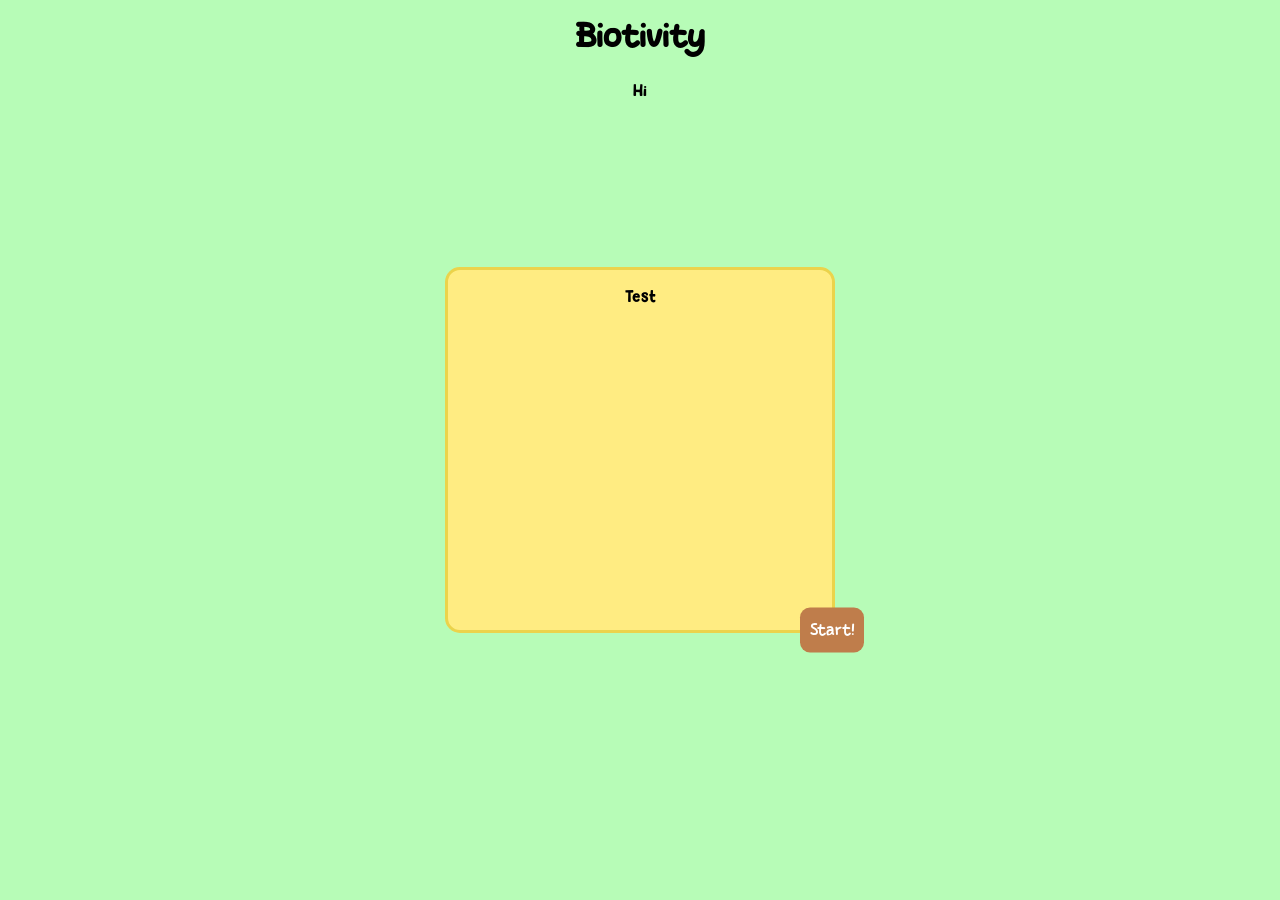
==== index.html @ 893ad419 "added files" ====
<!DOCTYPE html>
<html lang="en">
<head>
    <meta charset="UTF-8">
    <meta name="viewport" content="width=device-width, initial-scale=1.0">
    <link rel="stylesheet" href="./styles/styles.css">
    <link rel="icon" type="image/x-icon" href="./media/leafFavicon.png">
    <title>Biotivity</title>
</head>
<body>
    <h1>Biotivity</h1>

    <p>Hi</p>

    <div class="mainBox">
        <p>Test</p>

    </div>
    <div>
        <a href="pages/main.html" class="start">Start!</a>
    </div>
</body>
</html>
---- styles/styles.css ----
/* font declarations */
@font-face {
    font-family: 'Next Sunday'; /* font name */
    src: url('fonts/next_sunday/Next\ Sunday.otf') format('opentype'),
         url('fonts/next_sunday/Next\ Sunday.ttf') format('truetype');
    font-weight: normal;
    font-style: normal;
    font-display: swap;
}
@font-face {
    font-family: 'Hey Comic'; /* font name */
    src: url('fonts/hey_comic/Hey\ Comic.otf') format('opentype'),
         url('fonts/hey_comic/Hey\ Comic.ttf') format('truetype');
    font-weight: normal;
    font-style: normal;
    font-display: swap;
}

body {
    background-color: #b7fcb7;
}

h1 {
    text-align: center;
    font-family: Next Sunday;
}

p {
    text-align: center;
    font-family: Hey Comic;
}

/* main content box */
.mainBox {
    background-color: #ffec82;
    border: 3px solid #ebd34b;
    border-radius: 15px;

    width: 30%;
    height: 40%;

    position: absolute;
    top: 50%;
    left: 50%;
    transform: translate(-50%, -50%);
}

/* start button */
.start {
    background-color: #bf7d4b;
    color: white;
    text-decoration: none;
    cursor: pointer;
    border: none;
    border-radius: 10px;
    font-family: Next Sunday;
    text-align: center;

    width: 5%;
    height: 5%;
    
    position: absolute;
    top: 70%;
    left: 65%;
    transform: translate(-50%, -50%);

    display: flex;
    justify-content: center;
    align-items: center;
}

.start:hover {
    color: green;
}
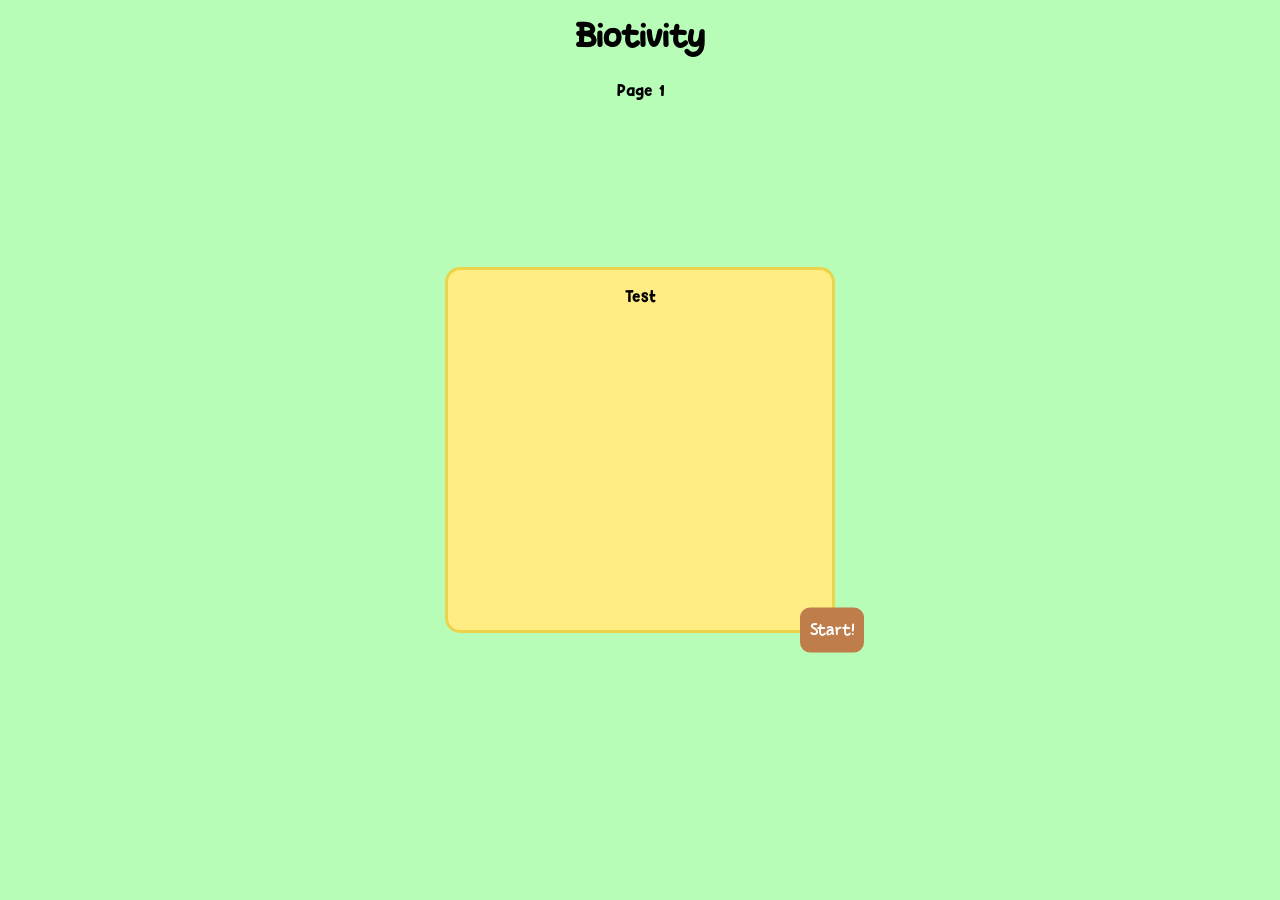
==== commit fc2eb331: "fixed page styling" ====
--- a/index.html
+++ b/index.html
@@ -10,7 +10,7 @@
 <body>
     <h1>Biotivity</h1>
 
-    <p>Hi</p>
+    <p>Page 1</p>
 
     <div class="mainBox">
         <p>Test</p>
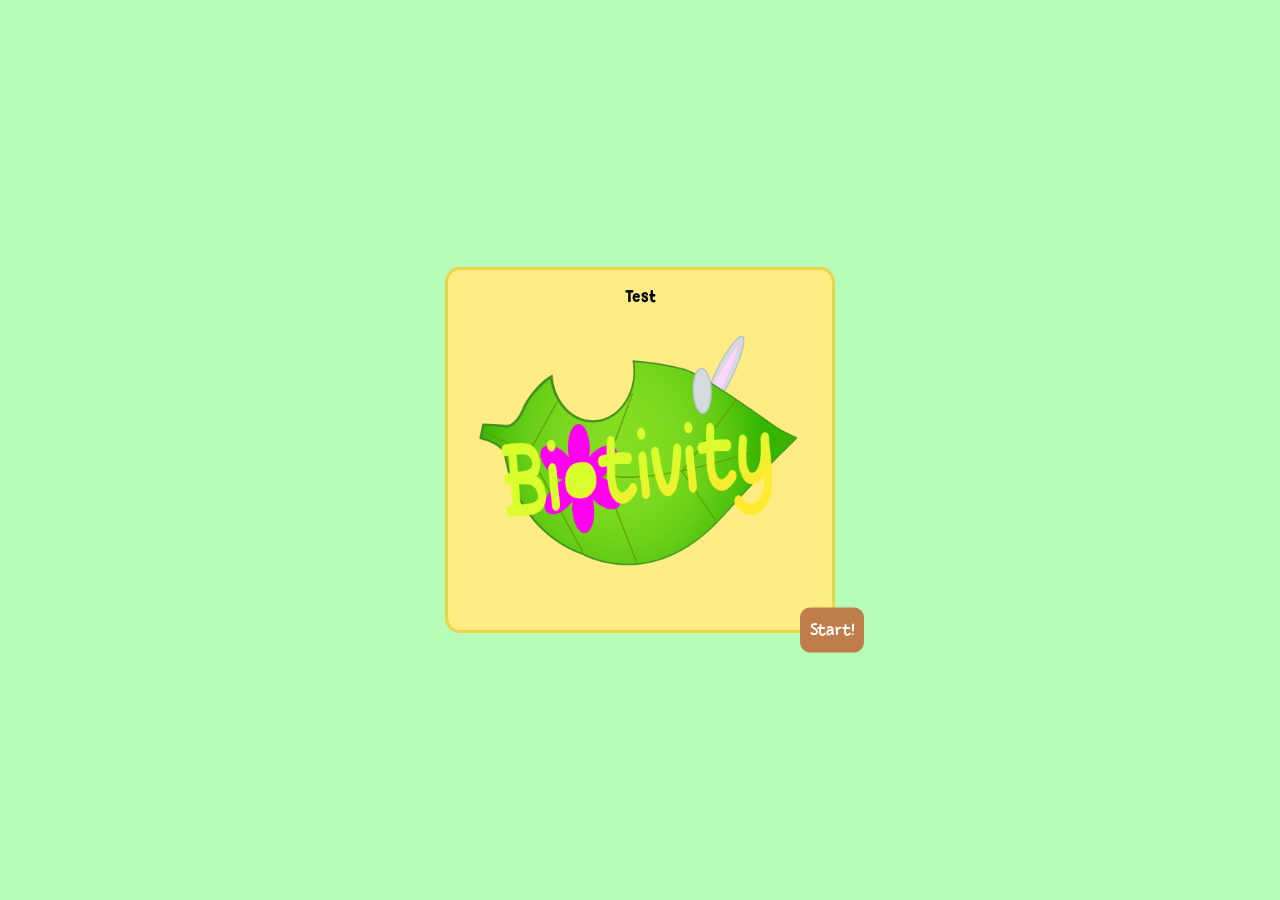
==== commit 16819be7: "Added logo" ====
--- a/index.html
+++ b/index.html
@@ -8,12 +8,13 @@
     <title>Biotivity</title>
 </head>
 <body>
-    <h1>Biotivity</h1>
+    <!-- <h1>Biotivity</h1> -->
 
-    <p>Page 1</p>
+    <!-- <p>Page 1</p> -->
 
     <div class="mainBox">
         <p>Test</p>
+        <img class="logo" src="/media/biotivityLogo.png">
 
     </div>
     <div>
--- a/styles/styles.css
+++ b/styles/styles.css
@@ -18,6 +18,15 @@
 
 body {
     background-color: #b7fcb7;
+}
+
+.logo {
+    width: 95%;
+
+    position: absolute;
+    top: 50%;
+    left: 50%;
+    transform: translate(-50%, -50%);
 }
 
 h1 {
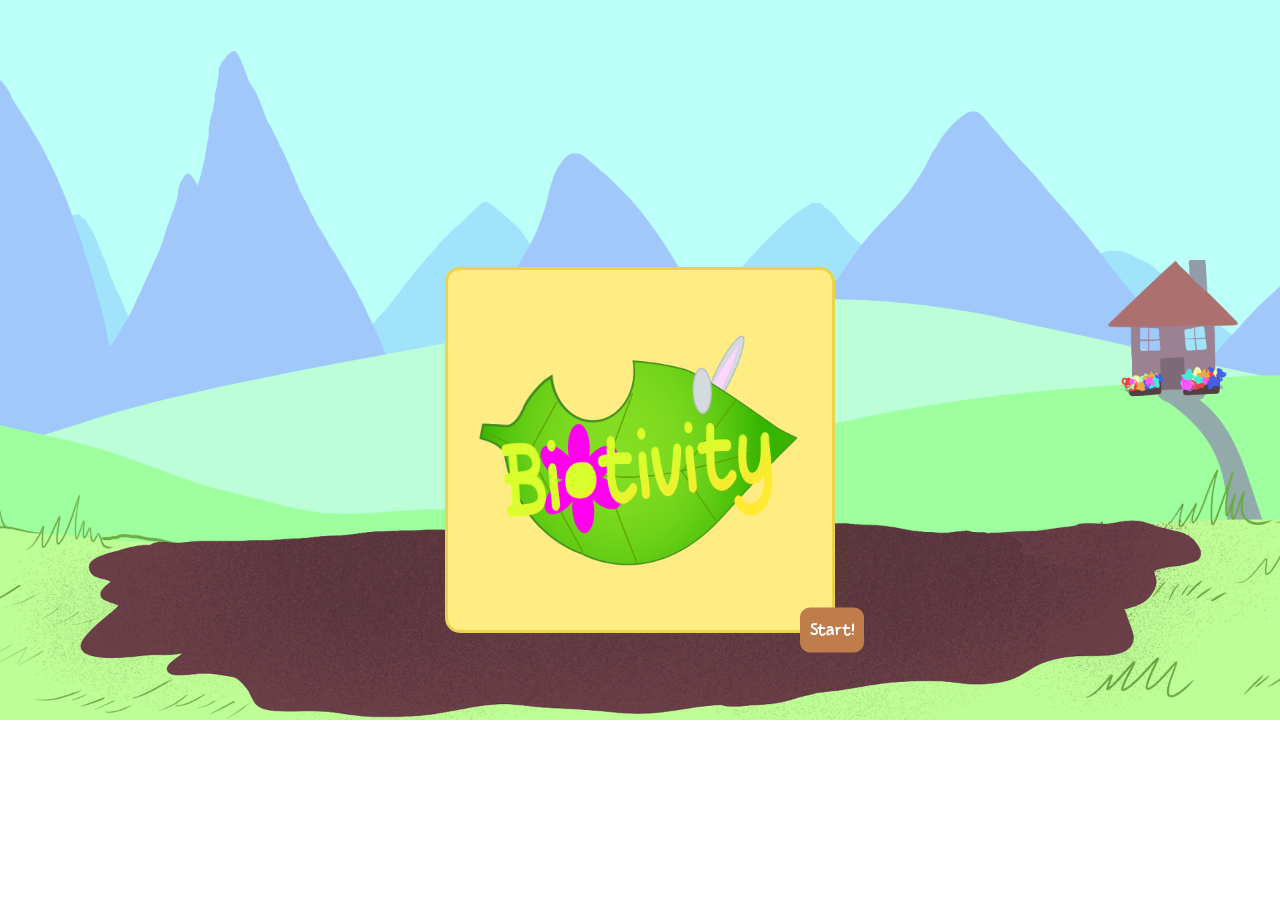
==== commit 31520fdb: "Add files via upload" ====
--- a/index.html
+++ b/index.html
@@ -1,24 +1,27 @@
-<!DOCTYPE html>
-<html lang="en">
-<head>
-    <meta charset="UTF-8">
-    <meta name="viewport" content="width=device-width, initial-scale=1.0">
-    <link rel="stylesheet" href="./styles/styles.css">
-    <link rel="icon" type="image/x-icon" href="./media/leafFavicon.png">
-    <title>Biotivity</title>
-</head>
-<body>
-    <!-- <h1>Biotivity</h1> -->
-
-    <!-- <p>Page 1</p> -->
-
-    <div class="mainBox">
-        <p>Test</p>
-        <img class="logo" src="/media/biotivityLogo.png">
-
-    </div>
-    <div>
-        <a href="pages/main.html" class="start">Start!</a>
-    </div>
-</body>
+<!DOCTYPE html>
+<html lang="en">
+<head>
+    <meta charset="UTF-8">
+    <meta name="viewport" content="width=device-width, initial-scale=1.0">
+    <link rel="stylesheet" href="./styles/styles.css">
+    <link rel="icon" type="image/x-icon" href="./media/leafFavicon.png">
+    <link rel="icon" type="image" href="./media/biotivity_game_background.png">
+    <title>Biotivity</title>
+</head>
+<body>
+
+    <!-- <h1>Biotivity</h1> -->
+
+    <!-- <p>Page 1</p> -->
+
+    <div class="mainBox">
+        <!-- <p>Test</p> -->
+        <img class="logo" src="./media/biotivityLogo.png">
+
+    </div>
+    <div>
+        <a href="pages/main.html" class="start">Start!</a>
+    </div>
+</body>
+
 </html>
--- a/styles/styles.css
+++ b/styles/styles.css
@@ -1,83 +1,164 @@
-/* font declarations */
-@font-face {
-    font-family: 'Next Sunday'; /* font name */
-    src: url('fonts/next_sunday/Next\ Sunday.otf') format('opentype'),
-         url('fonts/next_sunday/Next\ Sunday.ttf') format('truetype');
-    font-weight: normal;
-    font-style: normal;
-    font-display: swap;
-}
-@font-face {
-    font-family: 'Hey Comic'; /* font name */
-    src: url('fonts/hey_comic/Hey\ Comic.otf') format('opentype'),
-         url('fonts/hey_comic/Hey\ Comic.ttf') format('truetype');
-    font-weight: normal;
-    font-style: normal;
-    font-display: swap;
-}
-
-body {
-    background-color: #b7fcb7;
-}
-
-.logo {
-    width: 95%;
-
-    position: absolute;
-    top: 50%;
-    left: 50%;
-    transform: translate(-50%, -50%);
-}
-
-h1 {
-    text-align: center;
-    font-family: Next Sunday;
-}
-
-p {
-    text-align: center;
-    font-family: Hey Comic;
-}
-
-/* main content box */
-.mainBox {
-    background-color: #ffec82;
-    border: 3px solid #ebd34b;
-    border-radius: 15px;
-
-    width: 30%;
-    height: 40%;
-
-    position: absolute;
-    top: 50%;
-    left: 50%;
-    transform: translate(-50%, -50%);
-}
-
-/* start button */
-.start {
-    background-color: #bf7d4b;
-    color: white;
-    text-decoration: none;
-    cursor: pointer;
-    border: none;
-    border-radius: 10px;
-    font-family: Next Sunday;
-    text-align: center;
-
-    width: 5%;
-    height: 5%;
-    
-    position: absolute;
-    top: 70%;
-    left: 65%;
-    transform: translate(-50%, -50%);
-
-    display: flex;
-    justify-content: center;
-    align-items: center;
-}
-
-.start:hover {
-    color: green;
+/* font declarations */
+@font-face {
+    font-family: 'Next Sunday'; /* font name */
+    src: url('fonts/next_sunday/Next\ Sunday.otf') format('opentype'),
+         url('fonts/next_sunday/Next\ Sunday.ttf') format('truetype');
+    font-weight: normal;
+    font-style: normal;
+    font-display: swap;
+}
+@font-face {
+    font-family: 'Hey Comic'; /* font name */
+    src: url('fonts/hey_comic/Hey\ Comic.otf') format('opentype'),
+         url('fonts/hey_comic/Hey\ Comic.ttf') format('truetype');
+    font-weight: normal;
+    font-style: normal;
+    font-display: swap;
+}
+
+body {
+    background-image: url("../media/biotivity_game_background.png");
+    background-size: cover;
+    background-repeat: no-repeat;
+}
+
+.logo {
+    width: 95%;
+    position: absolute;
+    top: 50%;
+    left: 50%;
+    transform: translate(-50%, -50%);
+}
+
+h1 {
+    text-align: center;
+    font-family: Next Sunday;
+}
+
+p {
+    text-align: center;
+    font-family: Hey Comic;
+}
+
+/* main content box */
+.mainBox {
+    background-color: #ffec82;
+    border: 3px solid #ebd34b;
+    border-radius: 15px;
+
+    width: 30%;
+    height: 40%;
+
+    position: absolute;
+    top: 50%;
+    left: 50%;
+    transform: translate(-50%, -50%);
+}
+
+/* start button */
+.start {
+    background-color: #bf7d4b;
+    color: white;
+    text-decoration: none;
+    cursor: pointer;
+    border: none;
+    border-radius: 10px;
+    font-family: Next Sunday;
+    text-align: center;
+
+    width: 5%;
+    height: 5%;
+    
+    position: absolute;
+    top: 70%;
+    left: 65%;
+    transform: translate(-50%, -50%);
+
+    display: flex;
+    justify-content: center;
+    align-items: center;
+}
+
+.start:hover {
+    color: green;
+}
+
+/* navigation bar */
+.navbar {
+    width: 100%;
+    height: 80px;
+    background-color: #ffec82;
+    border-bottom: 3px solid #ebd34b;
+
+    position: fixed;
+    top: 0;
+    left: 0;
+
+    display: flex;
+    justify-content: space-between;
+    align-items: center;
+
+    padding: 0 30px;
+    box-sizing: border-box;
+    z-index: 1000;
+}
+
+.nav-left {
+    display: flex;
+    align-items: center;
+    gap: 12px;
+}
+
+.nav-logo {
+    width: 45px;
+    height: 45px;
+}
+
+.nav-title {
+    font-family: 'Next Sunday';
+    font-size: 28px;
+    color: #bf7d4b;
+}
+
+.nav-links {
+    list-style: none;
+    display: flex;
+    gap: 25px;
+    margin: 0;
+    padding: 0;
+}
+
+.nav-links li a {
+    text-decoration: none;
+    font-family: 'Hey Comic';
+    font-size: 20px;
+    color: #bf7d4b;
+    transition: color 0.2s ease;
+}
+
+.nav-links li a:hover {
+    color: green;
+}
+
+.page-content {
+    padding-top: 120px;
+    text-align: center;
+}
+
+.taskPage {
+    padding-left: 80px;
+    display: flex;
+    flex-direction: column;
+}
+
+.task1 {
+    display: flex;
+    padding-top: 40px;
+}
+
+.buttonImg {
+    /* padding-top: 40px; */
+    padding-left: 350px;
+    width: 50px;
+    height: 50px;
 }
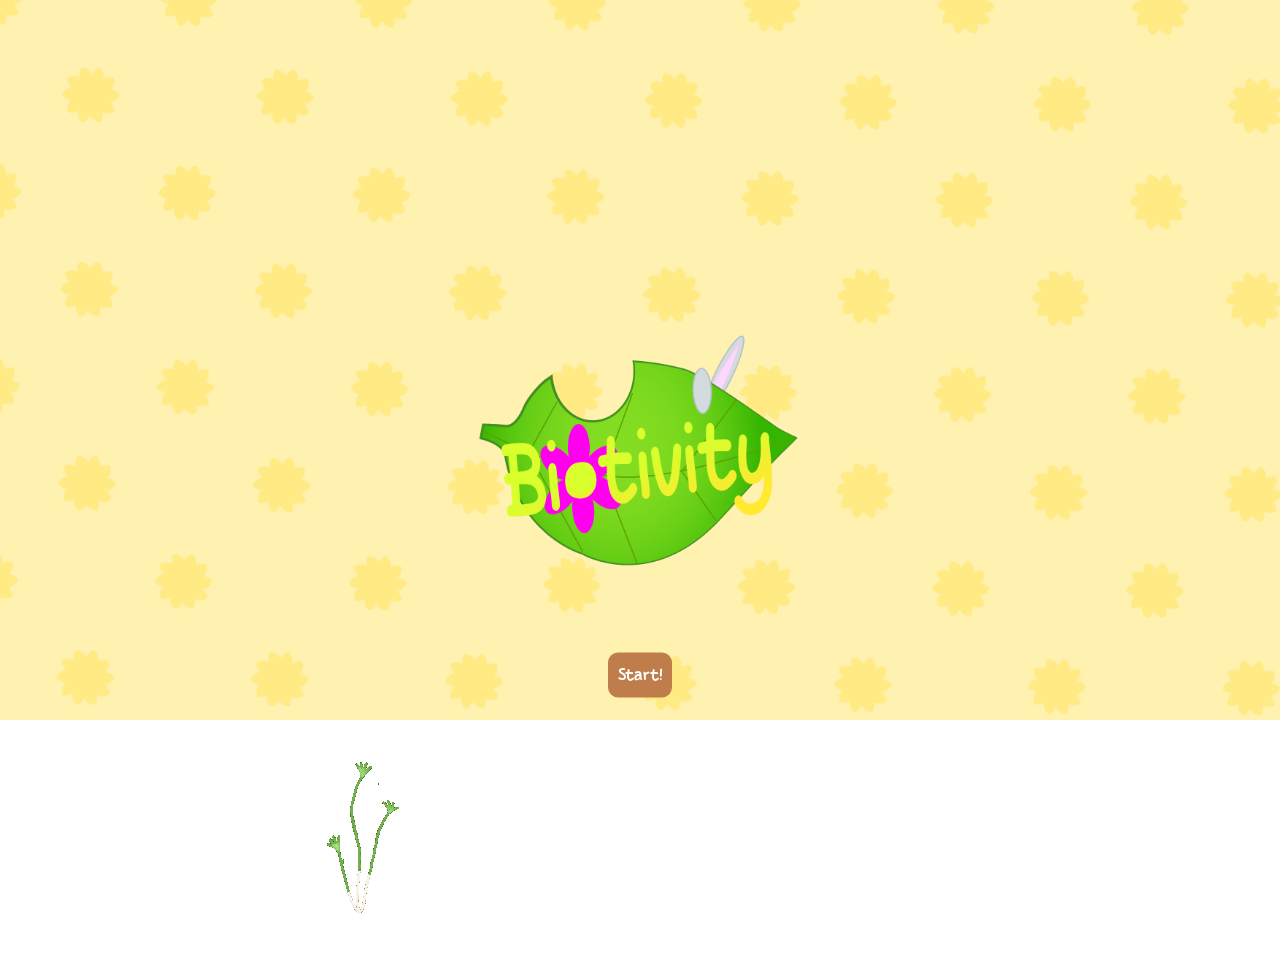
==== commit 7ade9b36: "Update Index Page Do not merge yet pls" ====
--- a/index.html
+++ b/index.html
@@ -5,7 +5,7 @@
     <meta name="viewport" content="width=device-width, initial-scale=1.0">
     <link rel="stylesheet" href="./styles/styles.css">
     <link rel="icon" type="image/x-icon" href="./media/leafFavicon.png">
-    <link rel="icon" type="image" href="./media/biotivity_game_background.png">
+    <link rel="icon" type="image" href="./media/LoadingB.png">
     <title>Biotivity</title>
 </head>
 <body>
@@ -14,7 +14,7 @@
 
     <!-- <p>Page 1</p> -->
 
-    <div class="mainBox">
+    <div class="indexLogo">
         <!-- <p>Test</p> -->
         <img class="logo" src="./media/biotivityLogo.png">
 
@@ -22,6 +22,10 @@
     <div>
         <a href="pages/main.html" class="start">Start!</a>
     </div>
+
+    <div class="indexPlants">
+        <img class="plantAnims" src="./media/PlantAnim1.gif" />
+    </div>
 </body>
 
 </html>
--- a/styles/styles.css
+++ b/styles/styles.css
@@ -17,7 +17,7 @@
 }
 
 body {
-    background-image: url("../media/biotivity_game_background.png");
+    background-image: url("../media/LoadingBG.png");
     background-size: cover;
     background-repeat: no-repeat;
 }
@@ -54,6 +54,27 @@
     left: 50%;
     transform: translate(-50%, -50%);
 }
+/*Index Logo*/
+.indexLogo {
+    background-color: none;
+    width: 30%;
+    height: 40%;
+    position: absolute;
+    top: 50%;
+    left: 50%;
+    transform: translate(-50%, -50%);
+}
+
+/*Index Plants Gifs*/
+.indexPlants{
+    background-color: none;
+    width: 60%;
+    height: 30%;
+    position: absolute;
+    top: 90%;
+    left: 50%;
+    transform: translate(-50%, -50%);
+}
 
 /* start button */
 .start {
@@ -70,8 +91,8 @@
     height: 5%;
     
     position: absolute;
-    top: 70%;
-    left: 65%;
+    top: 75%;
+    left: 50%;
     transform: translate(-50%, -50%);
 
     display: flex;
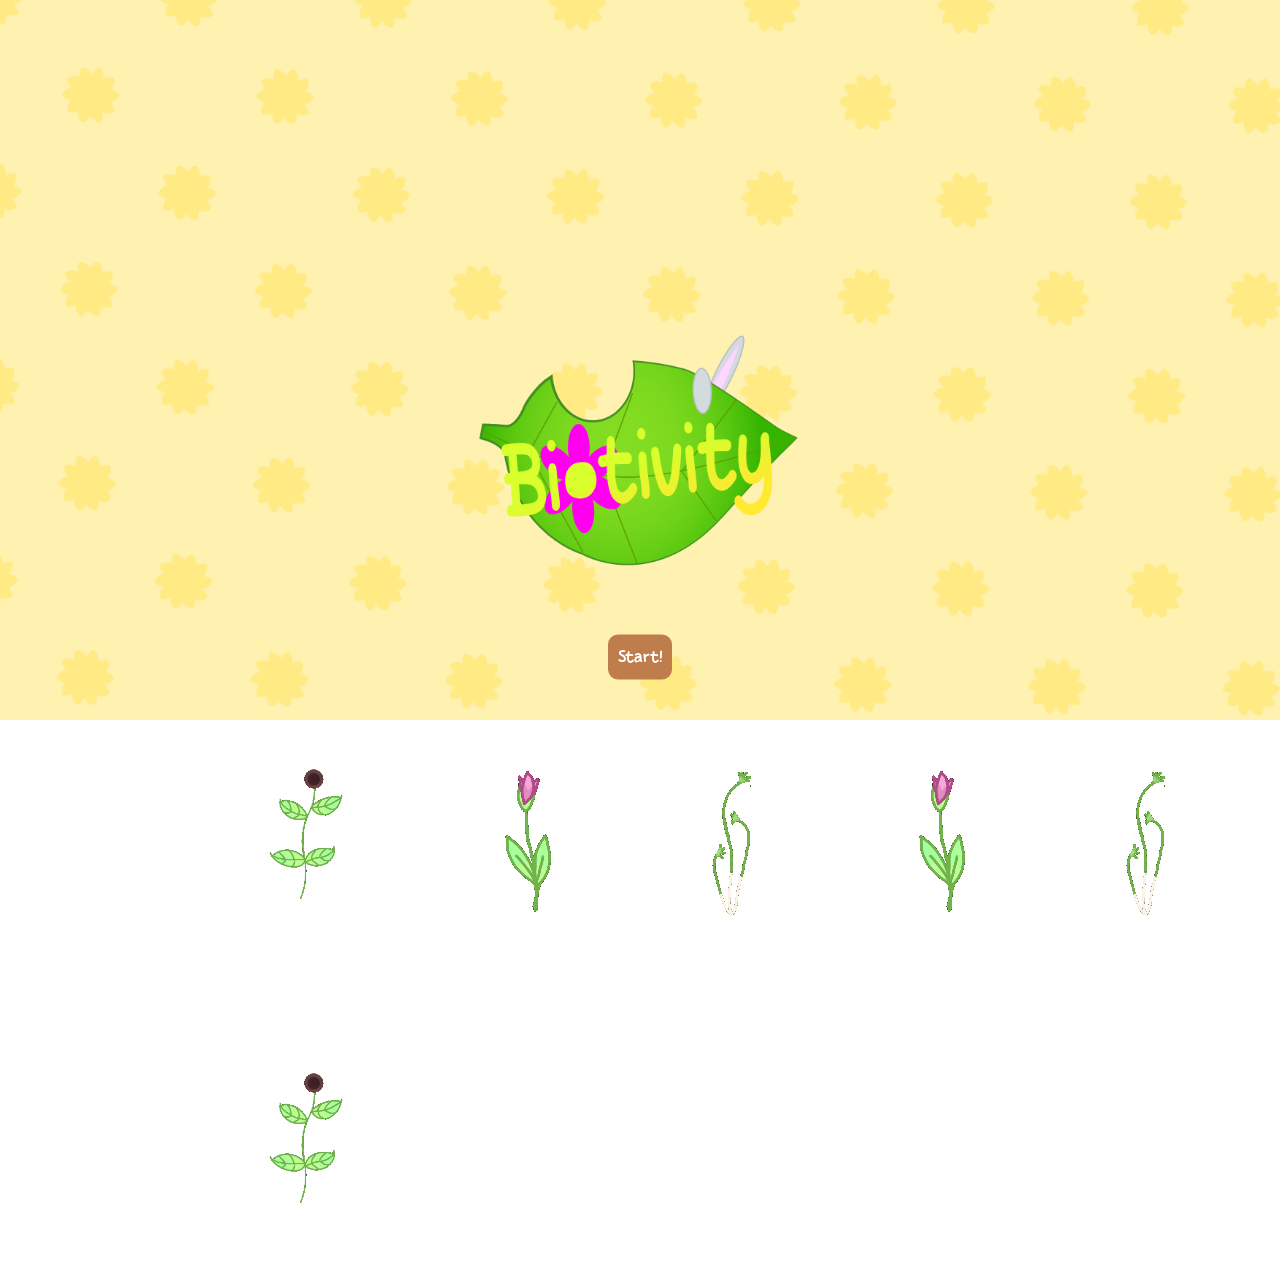
==== commit 258d2280: "Updated Main Page" ====
--- a/index.html
+++ b/index.html
@@ -5,10 +5,10 @@
     <meta name="viewport" content="width=device-width, initial-scale=1.0">
     <link rel="stylesheet" href="./styles/styles.css">
     <link rel="icon" type="image/x-icon" href="./media/leafFavicon.png">
-    <link rel="icon" type="image" href="./media/LoadingB.png">
+    <link rel="icon" type="image" href="./media/LoadingBG.png">
     <title>Biotivity</title>
 </head>
-<body>
+<body class="introScreen">
 
     <!-- <h1>Biotivity</h1> -->
 
@@ -24,7 +24,12 @@
     </div>
 
     <div class="indexPlants">
+        <img class="plantAnims" src="./media/PlantAnim3.gif" height="300" />
+        <img class="plantAnims" src="./media/PlantAnim2.gif" />
         <img class="plantAnims" src="./media/PlantAnim1.gif" />
+        <img class="plantAnims" src="./media/PlantAnim2.gif" />
+        <img class="plantAnims" src="./media/PlantAnim1.gif" />
+        <img class="plantAnims" src="./media/PlantAnim3.gif" height="300" />
     </div>
 </body>
 
--- a/styles/styles.css
+++ b/styles/styles.css
@@ -17,6 +17,12 @@
 }
 
 body {
+    background-image: url("../media/biotivity_game_background.png");
+    background-size: cover;
+    background-repeat: no-repeat;
+}
+
+.introScreen {
     background-image: url("../media/LoadingBG.png");
     background-size: cover;
     background-repeat: no-repeat;
@@ -54,7 +60,7 @@
     left: 50%;
     transform: translate(-50%, -50%);
 }
-/*Index Logo*/
+/*Logo*/
 .indexLogo {
     background-color: none;
     width: 30%;
@@ -65,14 +71,14 @@
     transform: translate(-50%, -50%);
 }
 
-/*Index Plants Gifs*/
+/*Plants Gifs*/
 .indexPlants{
     background-color: none;
-    width: 60%;
+    width: 100%;
     height: 30%;
     position: absolute;
-    top: 90%;
-    left: 50%;
+    top: 88%;
+    left: 64%;
     transform: translate(-50%, -50%);
 }
 
@@ -91,7 +97,7 @@
     height: 5%;
     
     position: absolute;
-    top: 75%;
+    top: 73%;
     left: 50%;
     transform: translate(-50%, -50%);
 
@@ -102,6 +108,16 @@
 
 .start:hover {
     color: green;
+}
+
+/* Navigational Buttons */
+.navbuttons {
+    background-color: none;
+    width: 40%;
+    height: 10%;
+    display: flex;
+    align-items: center;
+    gap: 50px;
 }
 
 /* navigation bar */
@@ -182,4 +198,11 @@
     padding-left: 350px;
     width: 50px;
     height: 50px;
+}
+
+/* Day Counter */
+.sun{
+    position: absolute;
+    top: 0;
+    right: 0;
 }
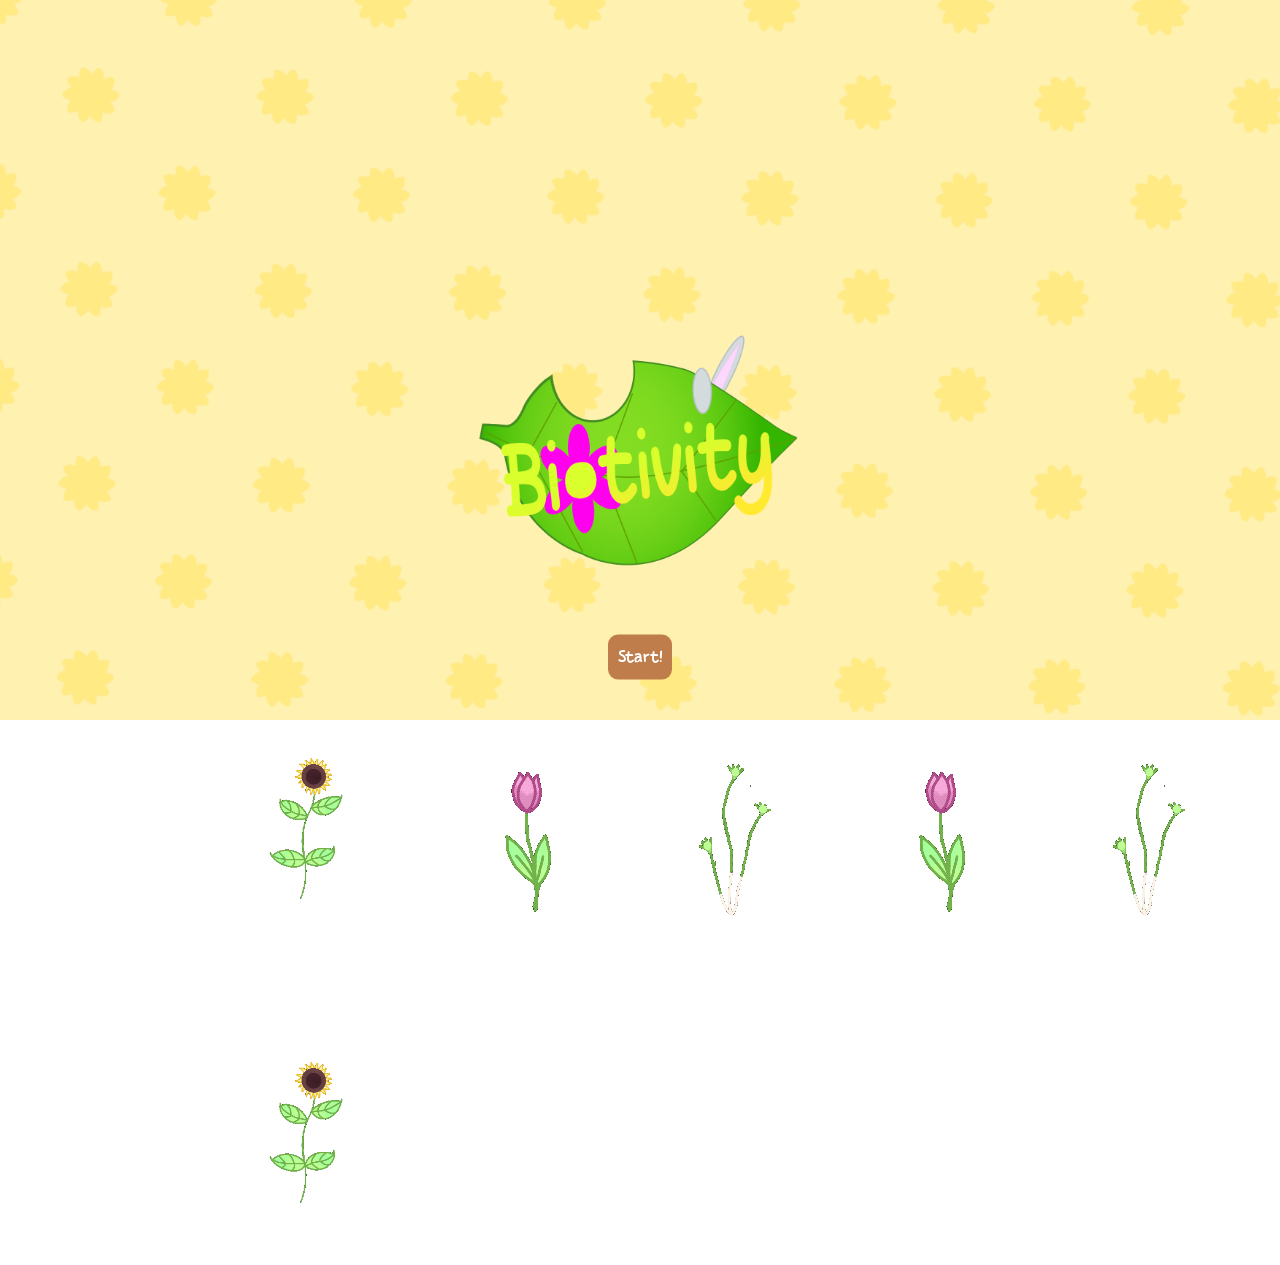
==== commit 943de675: "Updated Main and Index! Added Save Pages" ====
--- a/index.html
+++ b/index.html
@@ -8,13 +8,13 @@
     <link rel="icon" type="image" href="./media/LoadingBG.png">
     <title>Biotivity</title>
 </head>
-<body class="introScreen">
+<body class="screen">
 
     <!-- <h1>Biotivity</h1> -->
 
     <!-- <p>Page 1</p> -->
 
-    <div class="indexLogo">
+    <div class="centerImg">
         <!-- <p>Test</p> -->
         <img class="logo" src="./media/biotivityLogo.png">
 
--- a/styles/styles.css
+++ b/styles/styles.css
@@ -16,18 +16,18 @@
     font-display: swap;
 }
 
+.screen {
+    background-image: url("../media/LoadingBG.png");
+    background-size: cover;
+    background-repeat: no-repeat;
+}
+
 body {
     background-image: url("../media/biotivity_game_background.png");
     background-size: cover;
     background-repeat: no-repeat;
 }
 
-.introScreen {
-    background-image: url("../media/LoadingBG.png");
-    background-size: cover;
-    background-repeat: no-repeat;
-}
-
 .logo {
     width: 95%;
     position: absolute;
@@ -48,20 +48,18 @@
 
 /* main content box */
 .mainBox {
-    background-color: #ffec82;
-    border: 3px solid #ebd34b;
-    border-radius: 15px;
-
-    width: 30%;
-    height: 40%;
-
+    background-color: #FFDF5E;
+    border-radius: 26px;
+    width: 60%;
+    height: 50%;
+    padding: 20px 50px;
     position: absolute;
     top: 50%;
     left: 50%;
     transform: translate(-50%, -50%);
 }
 /*Logo*/
-.indexLogo {
+.centerImg {
     background-color: none;
     width: 30%;
     height: 40%;
@@ -113,6 +111,9 @@
 /* Navigational Buttons */
 .navbuttons {
     background-color: none;
+    position: absolute;
+    top: 20px;
+    left: 30px;
     width: 40%;
     height: 10%;
     display: flex;
@@ -205,4 +206,54 @@
     position: absolute;
     top: 0;
     right: 0;
+}
+
+/* TaskList Button */
+.notepadButton{
+    position: absolute;
+    top: 230px;
+    left: 0;
+}
+/* Status Bar, Delete & Plant Buttons */
+.plantInfo{
+    position: absolute;
+    bottom: 10px;
+    left: 200px;
+    display: flex;
+    gap: 20px;
+}
+
+/* Lucky */
+.lucky{
+    position: absolute;
+    bottom: -3px;
+    right: -10px;
+}
+
+/* Plants */
+.plants{
+    position: absolute;
+    bottom: 80px;
+    left:400px;
+    display: flex;
+    flex-direction: row;
+    gap: 100px;
+}
+
+.plantIcons {
+    position: absolute;
+    bottom: 300px;
+    left: 450px;
+    display: flex;
+    flex-direction: row;
+    gap: 210px;
+}
+
+.questions{
+    position: absolute;
+    bottom: 30%;
+    right:25%;
+    display: flex;
+    flex-direction: column;
+    gap:20px;
 }
